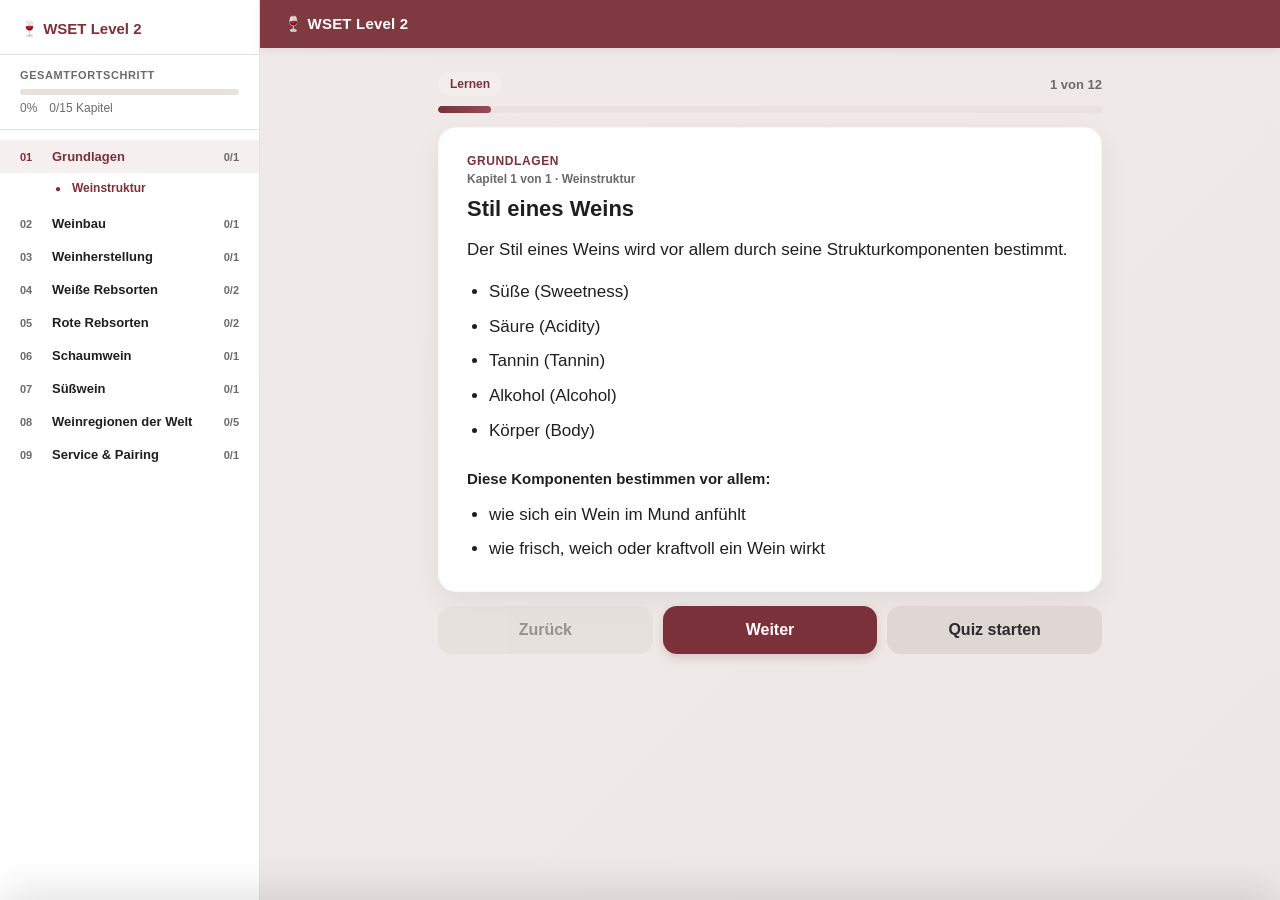
==== index.html @ 29377ab3 "Add files via upload" ====
<!DOCTYPE html>
<html lang="de">
<head>
  <meta charset="UTF-8" />
  <meta name="viewport" content="width=device-width, initial-scale=1, viewport-fit=cover" />
  <meta name="theme-color" content="#6f1d2a" />
  <meta name="apple-mobile-web-app-capable" content="yes" />
  <meta name="apple-mobile-web-app-status-bar-style" content="default" />
  <meta name="apple-mobile-web-app-title" content="WSET Level 2" />
  <meta name="mobile-web-app-capable" content="yes" />
  <meta name="application-name" content="WSET Level 2" />
  <meta name="format-detection" content="telephone=no" />
  <meta name="description" content="WSET Level 2 Lern-App mit Lernkarten, Quiz und lokal gespeichertem Fortschritt." />
  <link rel="manifest" href="manifest.json" />
  <link rel="icon" type="image/png" sizes="512x512" href="icon-512.png" />
  <link rel="apple-touch-icon" sizes="512x512" href="icon-512.png" />
  <title>WSET Level 2 Lern-App</title>
  <link rel="stylesheet" href="styles.css" />
</head>
<body>

  <div class="app-layout">

    <!-- Desktop Sidebar (versteckt auf Mobile) -->
    <aside id="sidebar" class="sidebar"></aside>

    <!-- Hauptspalte -->
    <div class="main-column">
      <header class="app-header">🍷 WSET Level 2</header>

      <!-- Mobile Nav-Strip (versteckt auf Desktop) -->
      <div id="nav-strip" class="nav-strip" onclick="openNavSheet()"></div>

      <!-- Hauptinhalt -->
      <div class="container">
        <div id="app"></div>
      </div>
    </div>

  </div>

  <!-- Bottom-Sheet Overlay (nur Mobile) -->
  <div id="sheet-backdrop" class="sheet-backdrop" onclick="closeNavSheet()"></div>
  <div id="bottom-sheet" class="bottom-sheet">
    <div class="sheet-handle"></div>
    <div id="bottom-sheet-content" class="sheet-content"></div>
  </div>

  <!-- 1. Struktur -->
  <script src="sections.js"></script>
  <script src="chapters.js"></script>

  <!-- 2. Content-Registry -->
  <script src="content-registry.js"></script>

  <!-- 3. Kapitel-Inhalte -->
  <script src="content/weinstruktur.js"></script>
  <script src="content/weinbau.js"></script>
  <script src="content/weinbereitung.js"></script>
  <script src="content/weisse_rebsorten_1.js"></script>
  <script src="content/weisse_rebsorten_2.js"></script>
  <script src="content/rote_rebsorten_1.js"></script>
  <script src="content/rote_rebsorten_2.js"></script>
  <script src="content/schaumwein.js"></script>
  <script src="content/suesswein.js"></script>
  <script src="content/frankreich.js"></script>
  <script src="content/da_at_hu.js"></script>
  <script src="content/spanien_portugal.js"></script>
  <script src="content/italien.js"></script>
  <script src="content/neue_welt.js"></script>
  <script src="content/lagerung_service_pairing.js"></script>

  <!-- 4. App-Logik -->
  <script src="app.js"></script>
</body>
</html>
---- styles.css ----
/* ============================================================
   CSS Custom Properties
   ============================================================ */
:root {
  --wine:        #7a313a;
  --wine-dark:   #61272e;
  --wine-light:  rgba(122, 49, 58, 0.08);
  --bg:          #f6f3f1;
  --card:        #ffffff;
  --text:        #1f1f1f;
  --muted:       #6b6b6b;
  --line:        #e8e2de;
  --soft:        #f3eeeb;
  --correct:     #dff3e2;
  --wrong:       #f9d9d9;
  --shadow:      0 10px 28px rgba(0, 0, 0, 0.06);
  --radius:      18px;
  --sidebar-w:   260px;
}

/* ============================================================
   Reset & Base
   ============================================================ */
* { box-sizing: border-box; }

html {
  -webkit-text-size-adjust: 100%;
  scroll-behavior: smooth;
}

body {
  font-family: -apple-system, BlinkMacSystemFont, "Segoe UI", sans-serif;
  margin: 0;
  background: #f4f0ed;
  color: var(--text);
  min-height: 100vh;
  -webkit-font-smoothing: antialiased;
  -webkit-tap-highlight-color: transparent;
  overflow-x: hidden;
}

/* ============================================================
   Layout: App-Shell (Sidebar + Main)
   ============================================================ */
.app-layout {
  display: flex;
  min-height: 100vh;
}

/* ---- Sidebar (Desktop only) ---- */
.sidebar {
  display: none;
  width: var(--sidebar-w);
  flex-shrink: 0;
  background: var(--card);
  border-right: 1px solid var(--line);
  position: sticky;
  top: 0;
  height: 100vh;
  overflow-y: auto;
  flex-direction: column;
  padding-bottom: 24px;
}

.sidebar-brand {
  padding: 20px 20px 16px;
  border-bottom: 1px solid var(--line);
  font-size: 15px;
  font-weight: 800;
  color: var(--wine);
}

.sidebar-progress {
  padding: 14px 20px;
  border-bottom: 1px solid var(--line);
}

.sidebar-progress-label {
  font-size: 11px;
  font-weight: 700;
  text-transform: uppercase;
  letter-spacing: 0.6px;
  color: var(--muted);
  margin-bottom: 8px;
}

.sidebar-progress-bar {
  height: 6px;
  background: var(--line);
  border-radius: 999px;
  overflow: hidden;
  margin-bottom: 6px;
}

.sidebar-progress-fill {
  height: 100%;
  background: linear-gradient(to right, var(--wine), #9c4955);
  border-radius: 999px;
  transition: width 0.3s ease;
}

.sidebar-progress-stats {
  display: flex;
  gap: 12px;
  font-size: 12px;
  color: var(--muted);
}

.sidebar-nav {
  flex: 1;
  padding: 10px 0;
}

.sidebar-section-btn {
  width: 100%;
  display: flex;
  align-items: center;
  gap: 10px;
  padding: 9px 20px;
  border: none;
  background: transparent;
  color: var(--text);
  font-size: 13px;
  font-weight: 600;
  cursor: pointer;
  text-align: left;
  border-radius: 0;
  box-shadow: none;
  transition: background 0.15s;
}

.sidebar-section-btn:hover { background: var(--soft); }

.sidebar-section-btn.active {
  color: var(--wine);
  background: var(--wine-light);
}

.sidebar-section-num {
  font-size: 11px;
  font-weight: 800;
  color: var(--muted);
  width: 22px;
  flex-shrink: 0;
}

.sidebar-section-btn.active .sidebar-section-num { color: var(--wine); }

.sidebar-section-name { flex: 1; }

.sidebar-section-progress {
  font-size: 11px;
  color: var(--muted);
  font-weight: 600;
}

.sidebar-chapters {
  padding: 2px 0 6px 52px;
}

.sidebar-chapter-btn {
  width: 100%;
  display: flex;
  align-items: center;
  gap: 8px;
  padding: 6px 12px 6px 0;
  border: none;
  background: transparent;
  color: var(--muted);
  font-size: 12px;
  font-weight: 500;
  cursor: pointer;
  text-align: left;
  border-radius: 6px;
  box-shadow: none;
  transition: color 0.15s;
}

.sidebar-chapter-btn:hover { color: var(--text); }

.sidebar-chapter-btn.active {
  color: var(--wine);
  font-weight: 700;
}

.sidebar-chapter-status {
  font-size: 10px;
  flex-shrink: 0;
  width: 12px;
  text-align: center;
}

/* ---- Main Column ---- */
.main-column {
  flex: 1;
  min-width: 0;
  display: flex;
  flex-direction: column;
}

/* ---- App Header ---- */
.app-header {
  position: sticky;
  top: 0;
  z-index: 10;
  background: rgba(122, 49, 58, 0.96);
  backdrop-filter: blur(8px);
  -webkit-backdrop-filter: blur(8px);
  color: white;
  padding: max(14px, env(safe-area-inset-top)) 20px 14px;
  text-align: center;
  font-weight: 700;
  font-size: 17px;
  letter-spacing: 0.2px;
  box-shadow: 0 2px 10px rgba(0, 0, 0, 0.08);
}

/* ============================================================
   Mobile Nav-Strip
   ============================================================ */
.nav-strip {
  display: flex;
  align-items: center;
  gap: 8px;
  padding: 11px 16px;
  background: var(--card);
  border-bottom: 1px solid var(--line);
  cursor: pointer;
  user-select: none;
  position: sticky;
  top: calc(max(14px, env(safe-area-inset-top)) + 14px + 17px);
  z-index: 9;
  -webkit-tap-highlight-color: transparent;
}

.nav-strip:active { background: var(--soft); }

.nav-strip-section {
  font-size: 11px;
  font-weight: 800;
  color: var(--wine);
  white-space: nowrap;
  text-transform: uppercase;
  letter-spacing: 0.4px;
}

.nav-strip-divider {
  font-size: 12px;
  color: var(--muted);
  flex-shrink: 0;
}

.nav-strip-chapter {
  flex: 1;
  font-size: 13px;
  font-weight: 600;
  color: var(--text);
  white-space: nowrap;
  overflow: hidden;
  text-overflow: ellipsis;
}

.nav-strip-chevron {
  font-size: 13px;
  color: var(--muted);
  flex-shrink: 0;
}

/* ============================================================
   Bottom Sheet
   ============================================================ */
.sheet-backdrop {
  display: none;
  position: fixed;
  inset: 0;
  background: rgba(0, 0, 0, 0.4);
  z-index: 99;
}

.sheet-backdrop.open { display: block; }

.bottom-sheet {
  position: fixed;
  bottom: 0;
  left: 0;
  right: 0;
  background: var(--card);
  border-radius: 20px 20px 0 0;
  z-index: 100;
  max-height: 80vh;
  display: flex;
  flex-direction: column;
  transform: translateY(100%);
  transition: transform 0.3s cubic-bezier(0.32, 0.72, 0, 1);
  padding-bottom: max(16px, env(safe-area-inset-bottom));
  box-shadow: 0 -8px 40px rgba(0,0,0,0.12);
}

.bottom-sheet.open { transform: translateY(0); }

.sheet-handle {
  width: 36px;
  height: 4px;
  background: var(--line);
  border-radius: 999px;
  margin: 12px auto 4px;
  flex-shrink: 0;
}

.sheet-content {
  overflow-y: auto;
  padding: 8px 0;
  flex: 1;
  -webkit-overflow-scrolling: touch;
}

.sheet-title {
  padding: 4px 20px 10px;
  font-size: 12px;
  font-weight: 700;
  text-transform: uppercase;
  letter-spacing: 0.5px;
  color: var(--muted);
  border-bottom: 1px solid var(--line);
  margin-bottom: 4px;
}

.sheet-section-btn {
  width: 100%;
  display: flex;
  align-items: center;
  gap: 12px;
  padding: 12px 20px;
  border: none;
  background: transparent;
  color: var(--text);
  font-size: 15px;
  font-weight: 600;
  cursor: pointer;
  text-align: left;
  border-radius: 0;
  box-shadow: none;
  transition: background 0.1s;
}

.sheet-section-btn:active { background: var(--soft); }
.sheet-section-btn.active { color: var(--wine); }

.sheet-section-num {
  font-size: 11px;
  font-weight: 800;
  color: var(--muted);
  width: 24px;
  flex-shrink: 0;
}

.sheet-section-btn.active .sheet-section-num { color: var(--wine); }

.sheet-section-name { flex: 1; }

.sheet-section-progress {
  font-size: 12px;
  color: var(--muted);
}

.sheet-chapters {
  padding: 0 20px 8px 56px;
  border-bottom: 1px solid var(--line);
  margin-bottom: 4px;
}

.sheet-chapter-btn {
  width: 100%;
  display: flex;
  align-items: center;
  gap: 10px;
  padding: 10px 0;
  border: none;
  background: transparent;
  color: var(--muted);
  font-size: 14px;
  font-weight: 500;
  cursor: pointer;
  text-align: left;
  border-radius: 0;
  box-shadow: none;
  border-top: 1px solid var(--line);
  transition: color 0.1s;
}

.sheet-chapter-btn:first-child { border-top: none; }
.sheet-chapter-btn:active { color: var(--text); }

.sheet-chapter-btn.active {
  color: var(--wine);
  font-weight: 700;
}

.sheet-chapter-status {
  flex-shrink: 0;
  font-size: 11px;
  width: 14px;
  text-align: center;
}

/* ============================================================
   Content Container
   ============================================================ */
.container {
  width: 100%;
  max-width: 680px;
  margin: 0 auto;
  padding: 18px max(16px, env(safe-area-inset-right)) max(36px, env(safe-area-inset-bottom)) max(16px, env(safe-area-inset-left));
}

/* ============================================================
   Cards
   ============================================================ */
.card {
  background: var(--card);
  padding: 22px 20px;
  border-radius: var(--radius);
  box-shadow: var(--shadow);
  border: 1px solid rgba(114, 47, 55, 0.04);
  margin-bottom: 14px;
}

/* ============================================================
   Typography
   ============================================================ */
.eyebrow {
  font-size: 12px;
  font-weight: 800;
  letter-spacing: 0.6px;
  text-transform: uppercase;
  color: var(--wine);
  margin-bottom: 4px;
}

.subeyebrow {
  font-size: 12px;
  font-weight: 600;
  color: var(--muted);
  margin-bottom: 10px;
}

h1 { margin: 6px 0 12px; font-size: 26px; line-height: 1.15; }
h2 { margin: 0 0 14px; font-size: 22px; line-height: 1.2; }
h3 { margin: 0 0 12px; font-size: 17px; line-height: 1.3; }

.card-subtitle {
  margin-top: -4px;
  margin-bottom: 14px;
  font-size: 17px;
  font-weight: 600;
}

p {
  margin: 0 0 12px;
  line-height: 1.7;
  font-size: 17px;
}

ul {
  margin: 0;
  padding-left: 22px;
  line-height: 1.8;
  font-size: 17px;
}

li + li { margin-top: 4px; }

.section-title {
  margin-top: 20px;
  margin-bottom: 8px;
  font-weight: 700;
  font-size: 15px;
}

.helper-text {
  margin-top: 12px;
  font-size: 14px;
  color: var(--muted);
  line-height: 1.6;
}

/* ============================================================
   Progress / Topbar
   ============================================================ */
.topbar {
  display: flex;
  justify-content: space-between;
  align-items: center;
  gap: 12px;
  margin-bottom: 10px;
}

.badge {
  display: inline-flex;
  align-items: center;
  padding: 5px 12px;
  border-radius: 999px;
  background: var(--soft);
  color: var(--wine);
  font-size: 12px;
  font-weight: 700;
}

.progress-text {
  font-size: 13px;
  color: var(--muted);
  font-weight: 600;
}

.progress-track {
  width: 100%;
  height: 7px;
  background: #e9e2de;
  border-radius: 999px;
  overflow: hidden;
  margin-bottom: 14px;
}

.progress-fill {
  height: 100%;
  background: linear-gradient(to right, var(--wine), #9c4955);
  border-radius: 999px;
  transition: width 0.25s ease;
}

/* ============================================================
   Info Card
   ============================================================ */
.info-card-label {
  font-size: 11px;
  font-weight: 700;
  color: var(--muted);
  text-transform: uppercase;
  letter-spacing: 0.5px;
  margin-bottom: 6px;
}

.info-list {
  display: grid;
  gap: 3px;
  font-size: 14px;
  color: var(--muted);
}

/* ============================================================
   Buttons
   ============================================================ */
.button-row {
  display: grid;
  gap: 10px;
  margin-bottom: 14px;
}

.two-buttons,
.three-buttons { grid-template-columns: 1fr; }

button {
  width: 100%;
  padding: 15px 18px;
  border: none;
  border-radius: 14px;
  font-size: 16px;
  font-weight: 700;
  background: var(--wine);
  color: white;
  cursor: pointer;
  transition: transform 0.08s ease, background 0.15s ease;
  box-shadow: 0 4px 10px rgba(114, 47, 55, 0.18);
}

button:hover  { background: var(--wine-dark); }
button:active { transform: scale(0.99); }

button.secondary {
  background: #ded7d3;
  color: #2b2b2b;
  box-shadow: none;
}

button.secondary:hover { background: #d4cbc6; }
button:disabled { opacity: 0.45; cursor: default; }

/* ============================================================
   Quiz
   ============================================================ */
.options-list { margin-top: 4px; }

.option {
  background: #f7f4f2;
  border: 1px solid var(--line);
  padding: 14px 16px;
  border-radius: 14px;
  margin-top: 10px;
  cursor: pointer;
  line-height: 1.55;
  font-size: 16px;
  transition: background 0.15s, border-color 0.15s, transform 0.08s;
  color: var(--text);
  box-shadow: none;
  text-align: left;
  width: 100%;
}

.option:hover { background: #f1ebe8; border-color: #d8cdc8; }

.correct { background: var(--correct); border-color: #b8ddbf; }
.wrong   { background: var(--wrong);   border-color: #e5bcbc; }

.explanation {
  margin-top: 14px;
  padding: 14px 16px;
  background: #faf7f5;
  border: 1px solid var(--line);
  border-radius: 14px;
  line-height: 1.7;
  font-size: 15px;
}

/* ============================================================
   Responsive
   ============================================================ */
img, svg, video, canvas { max-width: 100%; height: auto; display: block; }
h1, h2, h3, p, li, button { overflow-wrap: anywhere; }

@media (min-width: 768px) {
  body { background: linear-gradient(135deg, #f0ebe8 0%, #ede8e5 100%); }

  .sidebar { display: flex; }

  .nav-strip { display: none; }

  .app-header {
    padding: 15px 24px;
    text-align: left;
    font-size: 15px;
  }

  .container { padding: 24px 28px 48px; max-width: 720px; }

  .card { padding: 26px 28px; }

  .two-buttons   { grid-template-columns: 1fr 1fr; }
  .three-buttons { grid-template-columns: 1fr 1fr 1fr; }
}
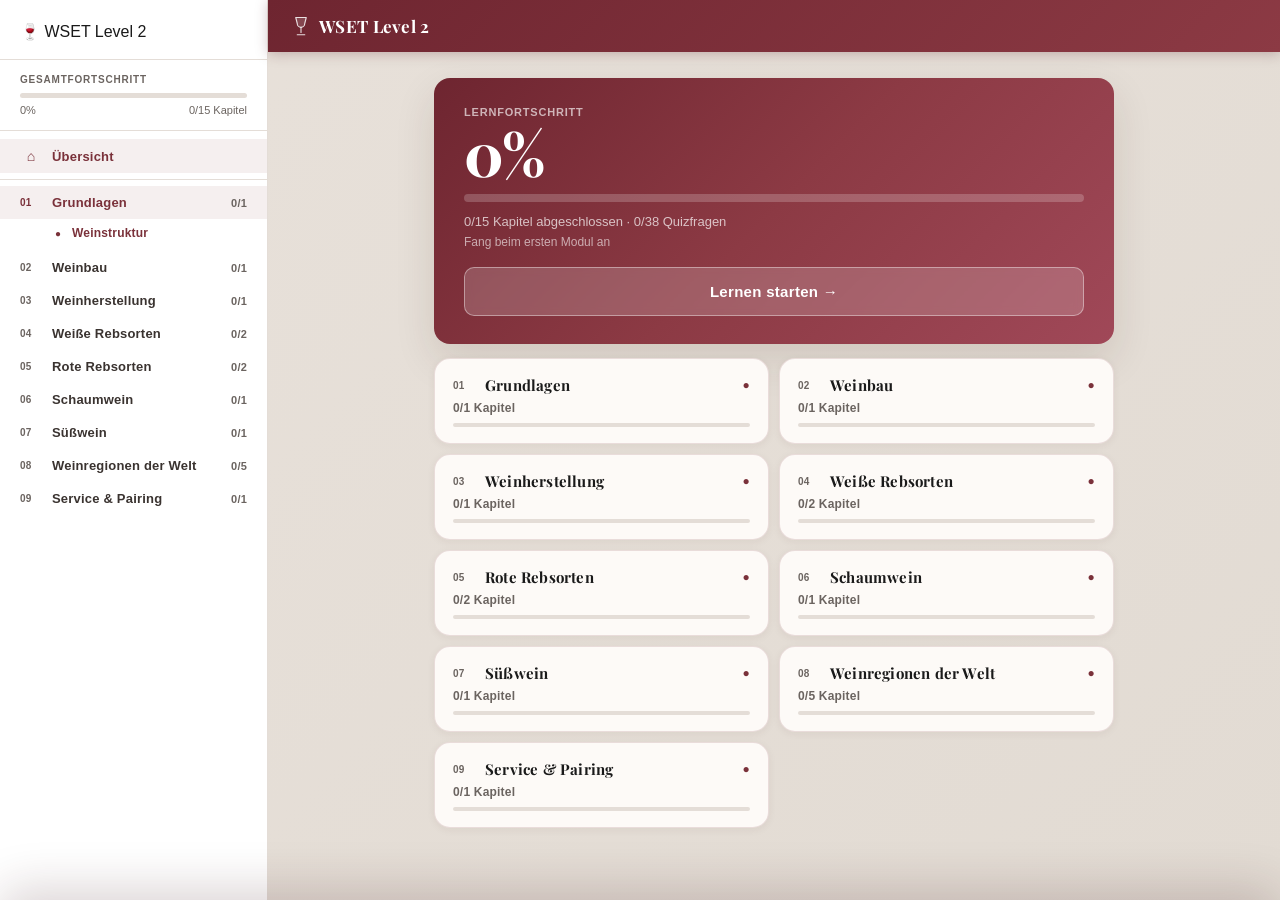
==== commit 1f7fbe2e: "Add files via upload design upgrade & page switching animation" ====
--- a/index.html
+++ b/index.html
@@ -15,6 +15,9 @@
   <link rel="icon" type="image/png" sizes="512x512" href="icon-512.png" />
   <link rel="apple-touch-icon" sizes="512x512" href="icon-512.png" />
   <title>WSET Level 2 Lern-App</title>
+  <link rel="preconnect" href="https://fonts.googleapis.com" />
+  <link rel="preconnect" href="https://fonts.gstatic.com" crossorigin />
+  <link href="https://fonts.googleapis.com/css2?family=Playfair+Display:wght@600;700;800&display=swap" rel="stylesheet" />
   <link rel="stylesheet" href="styles.css" />
 </head>
 <body>
@@ -26,7 +29,14 @@
 
     <!-- Hauptspalte -->
     <div class="main-column">
-      <header class="app-header">🍷 WSET Level 2</header>
+      <header class="app-header">
+        <svg class="header-icon" viewBox="0 0 24 28" fill="none" xmlns="http://www.w3.org/2000/svg" aria-hidden="true">
+          <path d="M5 2h14l-2 8a5 5 0 0 1-10 0L5 2z" fill="rgba(255,255,255,0.15)" stroke="rgba(255,255,255,0.85)" stroke-width="1.5" stroke-linejoin="round"/>
+          <line x1="12" y1="15" x2="12" y2="22" stroke="rgba(255,255,255,0.85)" stroke-width="1.5" stroke-linecap="round"/>
+          <line x1="7" y1="25" x2="17" y2="25" stroke="rgba(255,255,255,0.85)" stroke-width="1.5" stroke-linecap="round"/>
+        </svg>
+        <span class="header-title">WSET Level 2</span>
+      </header>
 
       <!-- Mobile Nav-Strip (versteckt auf Desktop) -->
       <div id="nav-strip" class="nav-strip" onclick="openNavSheet()"></div>
--- a/styles.css
+++ b/styles.css
@@ -3,25 +3,35 @@
    ============================================================ */
 :root {
   --wine:        #7a313a;
-  --wine-dark:   #61272e;
+  --wine-dark:   #5e2530;
+  --wine-mid:    #8c3a44;
   --wine-light:  rgba(122, 49, 58, 0.08);
-  --bg:          #f6f3f1;
-  --card:        #ffffff;
-  --text:        #1f1f1f;
-  --muted:       #6b6b6b;
-  --line:        #e8e2de;
-  --soft:        #f3eeeb;
-  --correct:     #dff3e2;
-  --wrong:       #f9d9d9;
-  --shadow:      0 10px 28px rgba(0, 0, 0, 0.06);
-  --radius:      18px;
-  --sidebar-w:   260px;
+  --wine-glow:   rgba(122, 49, 58, 0.15);
+  --card:        #fdfaf7;
+  --card-white:  #ffffff;
+  --bg:          #ede8e3;
+  --text:        #1a1a1a;
+  --text-soft:   #3a3330;
+  --muted:       #6b6460;
+  --line:        #e4ddd7;
+  --soft:        #f5efe9;
+  --correct:     #e6f4e9;
+  --correct-bdr: #a8d4b0;
+  --wrong:       #fae8e8;
+  --wrong-bdr:   #e0a8a8;
+  --shadow-sm:   0 2px 8px rgba(60,30,20,0.06);
+  --shadow:      0 8px 24px rgba(60,30,20,0.09);
+  --shadow-lg:   0 16px 40px rgba(60,30,20,0.12);
+  --radius:      16px;
+  --radius-sm:   10px;
+  --sidebar-w:   268px;
+  --serif:       'Playfair Display', Georgia, 'Times New Roman', serif;
 }
 
 /* ============================================================
    Reset & Base
    ============================================================ */
-* { box-sizing: border-box; }
+*, *::before, *::after { box-sizing: border-box; }
 
 html {
   -webkit-text-size-adjust: 100%;
@@ -29,30 +39,31 @@
 }
 
 body {
-  font-family: -apple-system, BlinkMacSystemFont, "Segoe UI", sans-serif;
+  font-family: -apple-system, BlinkMacSystemFont, "Segoe UI", "Helvetica Neue", sans-serif;
   margin: 0;
-  background: #f4f0ed;
+  background: var(--bg);
   color: var(--text);
   min-height: 100vh;
   -webkit-font-smoothing: antialiased;
+  -moz-osx-font-smoothing: grayscale;
   -webkit-tap-highlight-color: transparent;
   overflow-x: hidden;
 }
 
 /* ============================================================
-   Layout: App-Shell (Sidebar + Main)
+   Layout: App-Shell
    ============================================================ */
 .app-layout {
   display: flex;
   min-height: 100vh;
 }
 
-/* ---- Sidebar (Desktop only) ---- */
+/* ---- Sidebar ---- */
 .sidebar {
   display: none;
   width: var(--sidebar-w);
   flex-shrink: 0;
-  background: var(--card);
+  background: var(--card-white);
   border-right: 1px solid var(--line);
   position: sticky;
   top: 0;
@@ -60,14 +71,29 @@
   overflow-y: auto;
   flex-direction: column;
   padding-bottom: 24px;
+  scrollbar-width: thin;
+  scrollbar-color: var(--line) transparent;
 }
 
 .sidebar-brand {
-  padding: 20px 20px 16px;
+  padding: 22px 20px 18px;
   border-bottom: 1px solid var(--line);
+  display: flex;
+  align-items: center;
+  gap: 10px;
+}
+
+.sidebar-brand-icon {
+  color: var(--wine);
+  flex-shrink: 0;
+}
+
+.sidebar-brand-text {
+  font-family: var(--serif);
   font-size: 15px;
-  font-weight: 800;
+  font-weight: 700;
   color: var(--wine);
+  letter-spacing: 0.2px;
 }
 
 .sidebar-progress {
@@ -76,16 +102,16 @@
 }
 
 .sidebar-progress-label {
-  font-size: 11px;
+  font-size: 10px;
   font-weight: 700;
   text-transform: uppercase;
-  letter-spacing: 0.6px;
+  letter-spacing: 0.8px;
   color: var(--muted);
   margin-bottom: 8px;
 }
 
 .sidebar-progress-bar {
-  height: 6px;
+  height: 5px;
   background: var(--line);
   border-radius: 999px;
   overflow: hidden;
@@ -94,24 +120,22 @@
 
 .sidebar-progress-fill {
   height: 100%;
-  background: linear-gradient(to right, var(--wine), #9c4955);
+  background: linear-gradient(90deg, var(--wine) 0%, #b05060 100%);
   border-radius: 999px;
-  transition: width 0.3s ease;
+  transition: width 0.4s ease;
 }
 
 .sidebar-progress-stats {
   display: flex;
-  gap: 12px;
-  font-size: 12px;
-  color: var(--muted);
-}
-
-.sidebar-nav {
-  flex: 1;
-  padding: 10px 0;
-}
-
-.sidebar-section-btn {
+  justify-content: space-between;
+  font-size: 11px;
+  color: var(--muted);
+  font-weight: 500;
+}
+
+.sidebar-nav { flex: 1; padding: 8px 0; }
+
+.sidebar-home-btn {
   width: 100%;
   display: flex;
   align-items: center;
@@ -119,7 +143,7 @@
   padding: 9px 20px;
   border: none;
   background: transparent;
-  color: var(--text);
+  color: var(--text-soft);
   font-size: 13px;
   font-weight: 600;
   cursor: pointer;
@@ -129,41 +153,44 @@
   transition: background 0.15s;
 }
 
+.sidebar-home-btn:hover { background: var(--soft); }
+.sidebar-home-btn.active { color: var(--wine); background: var(--wine-light); }
+.sidebar-home-icon { font-size: 14px; width: 22px; text-align: center; flex-shrink: 0; }
+.sidebar-nav-divider { height: 1px; background: var(--line); margin: 6px 0; }
+
+.sidebar-section-btn {
+  width: 100%;
+  display: flex;
+  align-items: center;
+  gap: 10px;
+  padding: 9px 20px;
+  border: none;
+  background: transparent;
+  color: var(--text-soft);
+  font-size: 13px;
+  font-weight: 600;
+  cursor: pointer;
+  text-align: left;
+  border-radius: 0;
+  box-shadow: none;
+  transition: background 0.15s;
+}
+
 .sidebar-section-btn:hover { background: var(--soft); }
-
-.sidebar-section-btn.active {
-  color: var(--wine);
-  background: var(--wine-light);
-}
-
-.sidebar-section-num {
-  font-size: 11px;
-  font-weight: 800;
-  color: var(--muted);
-  width: 22px;
-  flex-shrink: 0;
-}
-
+.sidebar-section-btn.active { color: var(--wine); background: var(--wine-light); }
+.sidebar-section-num { font-size: 10px; font-weight: 800; color: var(--muted); width: 22px; flex-shrink: 0; }
 .sidebar-section-btn.active .sidebar-section-num { color: var(--wine); }
-
 .sidebar-section-name { flex: 1; }
-
-.sidebar-section-progress {
-  font-size: 11px;
-  color: var(--muted);
-  font-weight: 600;
-}
-
-.sidebar-chapters {
-  padding: 2px 0 6px 52px;
-}
+.sidebar-section-progress { font-size: 11px; color: var(--muted); }
+
+.sidebar-chapters { padding: 2px 0 6px 52px; }
 
 .sidebar-chapter-btn {
   width: 100%;
   display: flex;
   align-items: center;
   gap: 8px;
-  padding: 6px 12px 6px 0;
+  padding: 5px 12px 5px 0;
   border: none;
   background: transparent;
   color: var(--muted);
@@ -177,42 +204,38 @@
 }
 
 .sidebar-chapter-btn:hover { color: var(--text); }
-
-.sidebar-chapter-btn.active {
-  color: var(--wine);
-  font-weight: 700;
-}
-
-.sidebar-chapter-status {
-  font-size: 10px;
-  flex-shrink: 0;
-  width: 12px;
-  text-align: center;
-}
+.sidebar-chapter-btn.active { color: var(--wine); font-weight: 700; }
+.sidebar-chapter-status { font-size: 10px; flex-shrink: 0; width: 12px; text-align: center; }
 
 /* ---- Main Column ---- */
-.main-column {
-  flex: 1;
-  min-width: 0;
-  display: flex;
-  flex-direction: column;
-}
+.main-column { flex: 1; min-width: 0; display: flex; flex-direction: column; }
 
 /* ---- App Header ---- */
 .app-header {
   position: sticky;
   top: 0;
   z-index: 10;
-  background: rgba(122, 49, 58, 0.96);
-  backdrop-filter: blur(8px);
-  -webkit-backdrop-filter: blur(8px);
+  background: linear-gradient(135deg, #6e2530 0%, #8c3a44 100%);
   color: white;
   padding: max(14px, env(safe-area-inset-top)) 20px 14px;
-  text-align: center;
-  font-weight: 700;
+  display: flex;
+  align-items: center;
+  justify-content: center;
+  gap: 9px;
+  box-shadow: 0 2px 12px rgba(80, 20, 30, 0.25);
+}
+
+.header-icon {
+  width: 18px;
+  height: 21px;
+  flex-shrink: 0;
+}
+
+.header-title {
+  font-family: var(--serif);
   font-size: 17px;
-  letter-spacing: 0.2px;
-  box-shadow: 0 2px 10px rgba(0, 0, 0, 0.08);
+  font-weight: 700;
+  letter-spacing: 0.3px;
 }
 
 /* ============================================================
@@ -222,49 +245,22 @@
   display: flex;
   align-items: center;
   gap: 8px;
-  padding: 11px 16px;
-  background: var(--card);
+  padding: 10px 16px;
+  background: var(--card-white);
   border-bottom: 1px solid var(--line);
   cursor: pointer;
   user-select: none;
   position: sticky;
   top: calc(max(14px, env(safe-area-inset-top)) + 14px + 17px);
   z-index: 9;
-  -webkit-tap-highlight-color: transparent;
 }
 
 .nav-strip:active { background: var(--soft); }
-
-.nav-strip-section {
-  font-size: 11px;
-  font-weight: 800;
-  color: var(--wine);
-  white-space: nowrap;
-  text-transform: uppercase;
-  letter-spacing: 0.4px;
-}
-
-.nav-strip-divider {
-  font-size: 12px;
-  color: var(--muted);
-  flex-shrink: 0;
-}
-
-.nav-strip-chapter {
-  flex: 1;
-  font-size: 13px;
-  font-weight: 600;
-  color: var(--text);
-  white-space: nowrap;
-  overflow: hidden;
-  text-overflow: ellipsis;
-}
-
-.nav-strip-chevron {
-  font-size: 13px;
-  color: var(--muted);
-  flex-shrink: 0;
-}
+.nav-strip-home { font-size: 13px; font-weight: 700; color: var(--wine); flex: 1; }
+.nav-strip-section { font-size: 10px; font-weight: 800; color: var(--wine); white-space: nowrap; text-transform: uppercase; letter-spacing: 0.5px; }
+.nav-strip-divider { font-size: 11px; color: var(--muted); flex-shrink: 0; }
+.nav-strip-chapter { flex: 1; font-size: 13px; font-weight: 600; color: var(--text); white-space: nowrap; overflow: hidden; text-overflow: ellipsis; }
+.nav-strip-chevron { font-size: 12px; color: var(--muted); flex-shrink: 0; }
 
 /* ============================================================
    Bottom Sheet
@@ -273,18 +269,17 @@
   display: none;
   position: fixed;
   inset: 0;
-  background: rgba(0, 0, 0, 0.4);
+  background: rgba(20, 5, 8, 0.5);
   z-index: 99;
+  backdrop-filter: blur(2px);
 }
 
 .sheet-backdrop.open { display: block; }
 
 .bottom-sheet {
   position: fixed;
-  bottom: 0;
-  left: 0;
-  right: 0;
-  background: var(--card);
+  bottom: 0; left: 0; right: 0;
+  background: var(--card-white);
   border-radius: 20px 20px 0 0;
   z-index: 100;
   max-height: 80vh;
@@ -293,37 +288,13 @@
   transform: translateY(100%);
   transition: transform 0.3s cubic-bezier(0.32, 0.72, 0, 1);
   padding-bottom: max(16px, env(safe-area-inset-bottom));
-  box-shadow: 0 -8px 40px rgba(0,0,0,0.12);
+  box-shadow: 0 -12px 48px rgba(60,20,25,0.18);
 }
 
 .bottom-sheet.open { transform: translateY(0); }
-
-.sheet-handle {
-  width: 36px;
-  height: 4px;
-  background: var(--line);
-  border-radius: 999px;
-  margin: 12px auto 4px;
-  flex-shrink: 0;
-}
-
-.sheet-content {
-  overflow-y: auto;
-  padding: 8px 0;
-  flex: 1;
-  -webkit-overflow-scrolling: touch;
-}
-
-.sheet-title {
-  padding: 4px 20px 10px;
-  font-size: 12px;
-  font-weight: 700;
-  text-transform: uppercase;
-  letter-spacing: 0.5px;
-  color: var(--muted);
-  border-bottom: 1px solid var(--line);
-  margin-bottom: 4px;
-}
+.sheet-handle { width: 36px; height: 4px; background: var(--line); border-radius: 999px; margin: 12px auto 4px; flex-shrink: 0; }
+.sheet-content { overflow-y: auto; padding: 8px 0; flex: 1; -webkit-overflow-scrolling: touch; }
+.sheet-title { padding: 4px 20px 10px; font-size: 11px; font-weight: 700; text-transform: uppercase; letter-spacing: 0.6px; color: var(--muted); border-bottom: 1px solid var(--line); margin-bottom: 4px; }
 
 .sheet-section-btn {
   width: 100%;
@@ -345,29 +316,12 @@
 
 .sheet-section-btn:active { background: var(--soft); }
 .sheet-section-btn.active { color: var(--wine); }
-
-.sheet-section-num {
-  font-size: 11px;
-  font-weight: 800;
-  color: var(--muted);
-  width: 24px;
-  flex-shrink: 0;
-}
-
+.sheet-section-num { font-size: 11px; font-weight: 800; color: var(--muted); width: 24px; flex-shrink: 0; }
 .sheet-section-btn.active .sheet-section-num { color: var(--wine); }
-
 .sheet-section-name { flex: 1; }
-
-.sheet-section-progress {
-  font-size: 12px;
-  color: var(--muted);
-}
-
-.sheet-chapters {
-  padding: 0 20px 8px 56px;
-  border-bottom: 1px solid var(--line);
-  margin-bottom: 4px;
-}
+.sheet-section-progress { font-size: 12px; color: var(--muted); }
+
+.sheet-chapters { padding: 0 20px 8px 56px; border-bottom: 1px solid var(--line); margin-bottom: 4px; }
 
 .sheet-chapter-btn {
   width: 100%;
@@ -390,18 +344,8 @@
 
 .sheet-chapter-btn:first-child { border-top: none; }
 .sheet-chapter-btn:active { color: var(--text); }
-
-.sheet-chapter-btn.active {
-  color: var(--wine);
-  font-weight: 700;
-}
-
-.sheet-chapter-status {
-  flex-shrink: 0;
-  font-size: 11px;
-  width: 14px;
-  text-align: center;
-}
+.sheet-chapter-btn.active { color: var(--wine); font-weight: 700; }
+.sheet-chapter-status { flex-shrink: 0; font-size: 11px; width: 14px; text-align: center; }
 
 /* ============================================================
    Content Container
@@ -410,28 +354,34 @@
   width: 100%;
   max-width: 680px;
   margin: 0 auto;
-  padding: 18px max(16px, env(safe-area-inset-right)) max(36px, env(safe-area-inset-bottom)) max(16px, env(safe-area-inset-left));
-}
-
-/* ============================================================
-   Cards
-   ============================================================ */
+  padding: 20px max(16px, env(safe-area-inset-right)) max(40px, env(safe-area-inset-bottom)) max(16px, env(safe-area-inset-left));
+}
+
+/* ============================================================
+   Cards – mit Einblend-Animation
+   ============================================================ */
+@keyframes cardEnter {
+  from { opacity: 0; transform: translateY(10px); }
+  to   { opacity: 1; transform: translateY(0); }
+}
+
 .card {
   background: var(--card);
-  padding: 22px 20px;
+  padding: 24px 22px;
   border-radius: var(--radius);
   box-shadow: var(--shadow);
-  border: 1px solid rgba(114, 47, 55, 0.04);
+  border: 1px solid rgba(100, 40, 48, 0.06);
   margin-bottom: 14px;
-}
-
-/* ============================================================
-   Typography
+  animation: cardEnter 0.22s ease both;
+}
+
+/* ============================================================
+   Typografie – Playfair Display für Headlines
    ============================================================ */
 .eyebrow {
-  font-size: 12px;
-  font-weight: 800;
-  letter-spacing: 0.6px;
+  font-size: 11px;
+  font-weight: 700;
+  letter-spacing: 0.8px;
   text-transform: uppercase;
   color: var(--wine);
   margin-bottom: 4px;
@@ -439,53 +389,82 @@
 
 .subeyebrow {
   font-size: 12px;
+  font-weight: 500;
+  color: var(--muted);
+  margin-bottom: 12px;
+}
+
+h1 {
+  font-family: var(--serif);
+  margin: 6px 0 14px;
+  font-size: 28px;
+  line-height: 1.15;
+  color: var(--text);
+  font-weight: 700;
+}
+
+h2 {
+  font-family: var(--serif);
+  margin: 0 0 14px;
+  font-size: 22px;
+  line-height: 1.22;
+  color: var(--text);
+  font-weight: 700;
+}
+
+h3 {
+  font-family: var(--serif);
+  margin: 0 0 12px;
+  font-size: 17px;
+  line-height: 1.3;
   font-weight: 600;
-  color: var(--muted);
-  margin-bottom: 10px;
-}
-
-h1 { margin: 6px 0 12px; font-size: 26px; line-height: 1.15; }
-h2 { margin: 0 0 14px; font-size: 22px; line-height: 1.2; }
-h3 { margin: 0 0 12px; font-size: 17px; line-height: 1.3; }
+}
 
 .card-subtitle {
+  font-family: var(--serif);
   margin-top: -4px;
   margin-bottom: 14px;
   font-size: 17px;
   font-weight: 600;
+  color: var(--text-soft);
 }
 
 p {
   margin: 0 0 12px;
-  line-height: 1.7;
-  font-size: 17px;
+  line-height: 1.75;
+  font-size: 16px;
+  color: var(--text-soft);
 }
 
 ul {
   margin: 0;
-  padding-left: 22px;
-  line-height: 1.8;
-  font-size: 17px;
-}
-
-li + li { margin-top: 4px; }
+  padding-left: 20px;
+  line-height: 1.85;
+  font-size: 16px;
+  color: var(--text-soft);
+}
+
+li + li { margin-top: 5px; }
 
 .section-title {
   margin-top: 20px;
   margin-bottom: 8px;
   font-weight: 700;
-  font-size: 15px;
+  font-size: 13px;
+  text-transform: uppercase;
+  letter-spacing: 0.5px;
+  color: var(--muted);
 }
 
 .helper-text {
   margin-top: 12px;
   font-size: 14px;
   color: var(--muted);
-  line-height: 1.6;
-}
-
-/* ============================================================
-   Progress / Topbar
+  line-height: 1.65;
+}
+
+/* ============================================================
+   Topbar / Fortschritt
    ============================================================ */
 .topbar {
   display: flex;
@@ -500,125 +479,295 @@
   align-items: center;
   padding: 5px 12px;
   border-radius: 999px;
-  background: var(--soft);
+  background: var(--wine-light);
   color: var(--wine);
   font-size: 12px;
   font-weight: 700;
+  letter-spacing: 0.3px;
 }
 
 .progress-text {
-  font-size: 13px;
+  font-size: 12px;
   color: var(--muted);
   font-weight: 600;
 }
 
 .progress-track {
   width: 100%;
-  height: 7px;
-  background: #e9e2de;
+  height: 6px;
+  background: var(--line);
   border-radius: 999px;
   overflow: hidden;
-  margin-bottom: 14px;
+  margin-bottom: 16px;
 }
 
 .progress-fill {
   height: 100%;
-  background: linear-gradient(to right, var(--wine), #9c4955);
+  background: linear-gradient(90deg, var(--wine) 0%, #b05060 100%);
   border-radius: 999px;
-  transition: width 0.25s ease;
-}
-
-/* ============================================================
-   Info Card
+  transition: width 0.3s ease;
+}
+
+/* ============================================================
+   Info Card (Zwischenstand)
    ============================================================ */
 .info-card-label {
-  font-size: 11px;
-  font-weight: 700;
-  color: var(--muted);
+  font-size: 10px;
+  font-weight: 700;
   text-transform: uppercase;
-  letter-spacing: 0.5px;
+  letter-spacing: 0.6px;
+  color: var(--muted);
   margin-bottom: 6px;
 }
 
-.info-list {
-  display: grid;
-  gap: 3px;
-  font-size: 14px;
-  color: var(--muted);
-}
+.info-list { display: grid; gap: 3px; font-size: 14px; color: var(--muted); }
 
 /* ============================================================
    Buttons
    ============================================================ */
-.button-row {
-  display: grid;
-  gap: 10px;
-  margin-bottom: 14px;
-}
-
-.two-buttons,
-.three-buttons { grid-template-columns: 1fr; }
+.button-row { display: grid; gap: 10px; margin-bottom: 14px; }
+.two-buttons, .three-buttons { grid-template-columns: 1fr; }
 
 button {
   width: 100%;
   padding: 15px 18px;
   border: none;
-  border-radius: 14px;
-  font-size: 16px;
-  font-weight: 700;
-  background: var(--wine);
+  border-radius: var(--radius-sm);
+  font-size: 15px;
+  font-weight: 700;
+  background: linear-gradient(135deg, var(--wine) 0%, var(--wine-mid) 100%);
   color: white;
   cursor: pointer;
-  transition: transform 0.08s ease, background 0.15s ease;
-  box-shadow: 0 4px 10px rgba(114, 47, 55, 0.18);
-}
-
-button:hover  { background: var(--wine-dark); }
-button:active { transform: scale(0.99); }
+  transition: transform 0.08s ease, box-shadow 0.15s ease, filter 0.15s ease;
+  box-shadow: 0 4px 14px rgba(114, 47, 55, 0.25);
+  letter-spacing: 0.2px;
+}
+
+button:hover {
+  filter: brightness(1.06);
+  box-shadow: 0 6px 18px rgba(114, 47, 55, 0.32);
+}
+
+button:active { transform: scale(0.985); }
 
 button.secondary {
-  background: #ded7d3;
-  color: #2b2b2b;
-  box-shadow: none;
-}
-
-button.secondary:hover { background: #d4cbc6; }
-button:disabled { opacity: 0.45; cursor: default; }
-
-/* ============================================================
-   Quiz
-   ============================================================ */
-.options-list { margin-top: 4px; }
+  background: var(--soft);
+  color: var(--text-soft);
+  box-shadow: none;
+  border: 1px solid var(--line);
+}
+
+button.secondary:hover {
+  background: #ede5de;
+  filter: none;
+  box-shadow: none;
+}
+
+button:disabled { opacity: 0.42; cursor: default; }
+
+/* ============================================================
+   Quiz Optionen
+   ============================================================ */
+.options-list { margin-top: 6px; }
 
 .option {
-  background: #f7f4f2;
-  border: 1px solid var(--line);
+  background: var(--card-white);
+  border: 1.5px solid var(--line);
   padding: 14px 16px;
-  border-radius: 14px;
+  border-radius: var(--radius-sm);
   margin-top: 10px;
   cursor: pointer;
-  line-height: 1.55;
-  font-size: 16px;
-  transition: background 0.15s, border-color 0.15s, transform 0.08s;
-  color: var(--text);
-  box-shadow: none;
+  line-height: 1.6;
+  font-size: 15px;
+  transition: background 0.15s, border-color 0.15s, transform 0.08s, box-shadow 0.15s;
+  color: var(--text-soft);
+  box-shadow: var(--shadow-sm);
   text-align: left;
   width: 100%;
 }
 
-.option:hover { background: #f1ebe8; border-color: #d8cdc8; }
-
-.correct { background: var(--correct); border-color: #b8ddbf; }
-.wrong   { background: var(--wrong);   border-color: #e5bcbc; }
+.option:hover {
+  border-color: #c8b8b4;
+  box-shadow: var(--shadow);
+  transform: translateY(-1px);
+}
+
+.option:active { transform: scale(0.99); }
+
+.correct {
+  background: var(--correct);
+  border-color: var(--correct-bdr);
+  color: #1a4a20;
+  box-shadow: none;
+}
+
+.wrong {
+  background: var(--wrong);
+  border-color: var(--wrong-bdr);
+  color: #5a1a1a;
+  box-shadow: none;
+}
 
 .explanation {
   margin-top: 14px;
   padding: 14px 16px;
-  background: #faf7f5;
-  border: 1px solid var(--line);
-  border-radius: 14px;
+  background: linear-gradient(135deg, #faf6f0 0%, #f8f2eb 100%);
+  border: 1px solid rgba(100,40,48,0.1);
+  border-left: 3px solid var(--wine);
+  border-radius: var(--radius-sm);
   line-height: 1.7;
+  font-size: 14px;
+  color: var(--text-soft);
+}
+
+/* ============================================================
+   Dashboard Home-Screen
+   ============================================================ */
+.dashboard-hero {
+  background: linear-gradient(135deg, #6e2530 0%, #8c3a44 50%, #a04858 100%);
+  color: white;
+  border: none;
+  box-shadow: var(--shadow-lg);
+}
+
+.dashboard-hero .eyebrow {
+  color: rgba(255,255,255,0.65);
+  margin-bottom: 2px;
+}
+
+.dashboard-hero-pct {
+  font-family: var(--serif);
+  font-size: 60px;
+  font-weight: 800;
+  color: white;
+  line-height: 1;
+  margin: 4px 0 12px;
+  letter-spacing: -2px;
+}
+
+.dashboard-hero .progress-track {
+  background: rgba(255,255,255,0.2);
+  height: 8px;
+  margin-bottom: 10px;
+}
+
+.dashboard-hero .progress-fill {
+  background: rgba(255,255,255,0.85);
+}
+
+.dashboard-hero-meta {
+  font-size: 13px;
+  color: rgba(255,255,255,0.7);
+  margin-bottom: 6px;
+}
+
+.dashboard-cta-hint {
+  font-size: 12px;
+  color: rgba(255,255,255,0.6);
+  font-weight: 500;
+  margin-bottom: 18px;
+  white-space: nowrap;
+  overflow: hidden;
+  text-overflow: ellipsis;
+}
+
+.dashboard-hero button {
+  background: rgba(255,255,255,0.18);
+  border: 1.5px solid rgba(255,255,255,0.4);
+  backdrop-filter: blur(4px);
+  box-shadow: none;
   font-size: 15px;
+  letter-spacing: 0.3px;
+}
+
+.dashboard-hero button:hover {
+  background: rgba(255,255,255,0.28);
+  filter: none;
+  box-shadow: none;
+}
+
+/* Sektionskarten */
+.section-cards { display: grid; gap: 10px; margin-bottom: 16px; }
+
+.section-card {
+  width: 100%;
+  background: var(--card);
+  border: 1px solid rgba(100, 40, 48, 0.07);
+  border-radius: var(--radius);
+  padding: 16px 18px;
+  cursor: pointer;
+  text-align: left;
+  box-shadow: var(--shadow-sm);
+  transition: transform 0.15s ease, box-shadow 0.15s ease;
+  color: var(--text);
+  animation: cardEnter 0.22s ease both;
+}
+
+.section-card:hover { transform: translateY(-2px); box-shadow: var(--shadow); }
+.section-card:active { transform: scale(0.99); }
+.section-card.completed { border-color: rgba(46,160,67,0.2); }
+.section-card.started   { border-color: rgba(122,49,58,0.15); }
+
+.section-card-top { display: flex; align-items: center; gap: 10px; margin-bottom: 6px; }
+.section-card-num { font-size: 10px; font-weight: 800; color: var(--muted); width: 22px; flex-shrink: 0; letter-spacing: 0.3px; }
+
+.section-card-name {
+  flex: 1;
+  font-family: var(--serif);
+  font-size: 15px;
+  font-weight: 700;
+  color: var(--text);
+}
+
+.section-card-badge { font-size: 12px; flex-shrink: 0; color: var(--muted); }
+.section-card-badge.completed { color: #2ea043; }
+.section-card-badge.started   { color: var(--wine); }
+.section-card-meta { font-size: 12px; color: var(--muted); margin-bottom: 8px; }
+
+.section-card-bar { height: 4px; background: var(--line); border-radius: 999px; overflow: hidden; }
+
+.section-card-fill {
+  height: 100%;
+  background: linear-gradient(90deg, var(--wine) 0%, #b05060 100%);
+  border-radius: 999px;
+  transition: width 0.4s ease;
+}
+
+.section-card.completed .section-card-fill {
+  background: linear-gradient(90deg, #2ea043 0%, #46c45a 100%);
+}
+
+/* ============================================================
+   Quiz-Ergebnis Screen
+   ============================================================ */
+.result-hero {
+  text-align: center;
+  padding: 28px 22px 24px;
+}
+
+.result-icon {
+  font-size: 40px;
+  margin-bottom: 10px;
+  display: block;
+}
+
+.result-score {
+  font-family: var(--serif);
+  font-size: 42px;
+  font-weight: 800;
+  line-height: 1;
+  margin-bottom: 6px;
+}
+
+.result-label {
+  font-size: 14px;
+  font-weight: 600;
+  margin-bottom: 4px;
+}
+
+.result-pct {
+  font-size: 13px;
+  color: var(--muted);
 }
 
 /* ============================================================
@@ -628,22 +777,25 @@
 h1, h2, h3, p, li, button { overflow-wrap: anywhere; }
 
 @media (min-width: 768px) {
-  body { background: linear-gradient(135deg, #f0ebe8 0%, #ede8e5 100%); }
+  body { background: linear-gradient(135deg, #e8e1da 0%, #e2dbd3 100%); }
 
   .sidebar { display: flex; }
-
   .nav-strip { display: none; }
 
   .app-header {
     padding: 15px 24px;
-    text-align: left;
+    justify-content: flex-start;
     font-size: 15px;
   }
 
-  .container { padding: 24px 28px 48px; max-width: 720px; }
-
-  .card { padding: 26px 28px; }
+  .container { padding: 26px 30px 52px; max-width: 740px; }
+
+  .card { padding: 28px 30px; }
 
   .two-buttons   { grid-template-columns: 1fr 1fr; }
   .three-buttons { grid-template-columns: 1fr 1fr 1fr; }
-}
+
+  .section-cards { grid-template-columns: 1fr 1fr; }
+
+  .dashboard-hero { text-align: left; }
+}
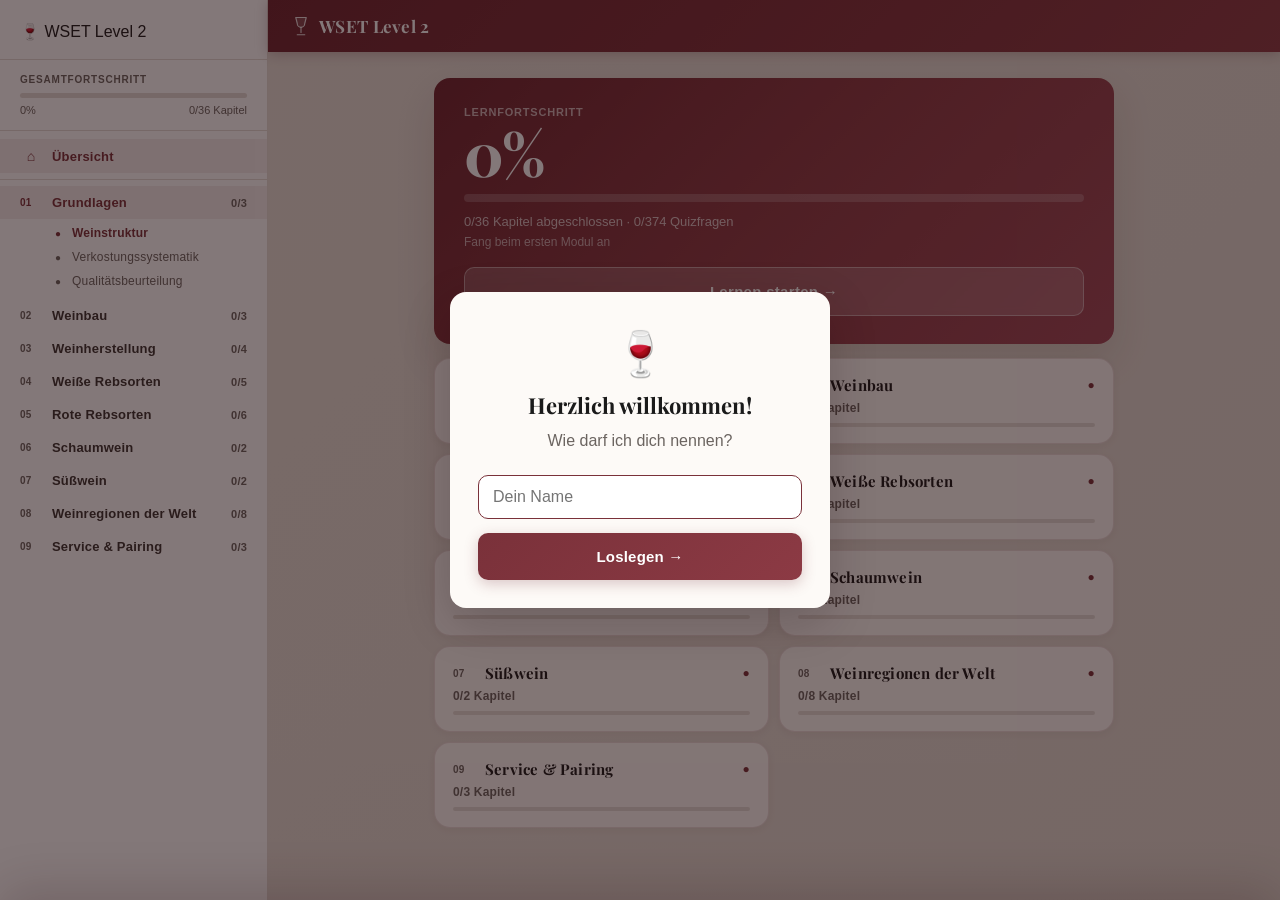
==== commit 6ce52ae7: "Add files via upload content replaced & expanded" ====
--- a/index.html
+++ b/index.html
@@ -63,22 +63,52 @@
   <!-- 2. Content-Registry -->
   <script src="content-registry.js"></script>
 
-  <!-- 3. Kapitel-Inhalte -->
+  <!-- 3. Kapitel-Inhalte (36 Kapitel) -->
+  <!-- 01 Grundlagen -->
   <script src="content/weinstruktur.js"></script>
-  <script src="content/weinbau.js"></script>
-  <script src="content/weinbereitung.js"></script>
-  <script src="content/weisse_rebsorten_1.js"></script>
-  <script src="content/weisse_rebsorten_2.js"></script>
-  <script src="content/rote_rebsorten_1.js"></script>
-  <script src="content/rote_rebsorten_2.js"></script>
-  <script src="content/schaumwein.js"></script>
-  <script src="content/suesswein.js"></script>
+  <script src="content/verkostungssystematik.js"></script>
+  <script src="content/qualitaetsbeurteilung.js"></script>
+  <!-- 02 Weinbau -->
+  <script src="content/klima_und_standort.js"></script>
+  <script src="content/lese.js"></script>
+  <script src="content/weinberg_management.js"></script>
+  <!-- 03 Weinherstellung -->
+  <script src="content/weinbereitung_weisswein.js"></script>
+  <script src="content/weinbereitung_rotwein.js"></script>
+  <script src="content/weinbereitung_rose.js"></script>
+  <script src="content/reifung_und_ausbau.js"></script>
+  <!-- 04 Weiße Rebsorten -->
+  <script src="content/chardonnay.js"></script>
+  <script src="content/sauvignon_blanc.js"></script>
+  <script src="content/riesling.js"></script>
+  <script src="content/pinot_grigio_pinot_gris.js"></script>
+  <script src="content/weitere_weissweine.js"></script>
+  <!-- 05 Rote Rebsorten -->
+  <script src="content/cabernet_sauvignon.js"></script>
+  <script src="content/merlot.js"></script>
+  <script src="content/pinot_noir.js"></script>
+  <script src="content/syrah.js"></script>
+  <script src="content/rotweine_mediterran.js"></script>
+  <script src="content/rotweine_international.js"></script>
+  <!-- 06 Schaumwein -->
+  <script src="content/schaumwein_grundlagen.js"></script>
+  <script src="content/herstellungsverfahren_schaumwein.js"></script>
+  <!-- 07 Süßwein -->
+  <script src="content/suesswein_grundlagen.js"></script>
+  <script src="content/herstellungsverfahren_suesswein.js"></script>
+  <!-- 08 Weinregionen -->
   <script src="content/frankreich.js"></script>
   <script src="content/da_at_hu.js"></script>
   <script src="content/spanien_portugal.js"></script>
   <script src="content/italien.js"></script>
-  <script src="content/neue_welt.js"></script>
-  <script src="content/lagerung_service_pairing.js"></script>
+  <script src="content/usa.js"></script>
+  <script src="content/suedamerika.js"></script>
+  <script src="content/australien_neuseeland.js"></script>
+  <script src="content/suedafrika.js"></script>
+  <!-- 09 Service & Pairing -->
+  <script src="content/lagerung.js"></script>
+  <script src="content/service.js"></script>
+  <script src="content/food_pairing.js"></script>
 
   <!-- 4. App-Logik -->
   <script src="app.js"></script>
--- a/styles.css
+++ b/styles.css
@@ -770,6 +770,238 @@
   color: var(--muted);
 }
 
+.result-retry-hint {
+  font-size: 13px;
+  color: var(--muted);
+  margin-top: 10px;
+  font-style: italic;
+}
+
+/* ============================================================
+   Dashboard-Greeting
+   ============================================================ */
+
+.dashboard-greeting {
+  font-size: 15px;
+  color: var(--ink);
+  line-height: 1.6;
+  margin-bottom: 8px;
+  padding: 0 2px;
+}
+
+.name-edit-btn {
+  display: inline-block;
+  background: none;
+  border: none;
+  color: var(--muted);
+  font-size: 11px;
+  padding: 0 2px 0 3px;
+  cursor: pointer;
+  line-height: 1;
+  box-shadow: none;
+  min-width: 0;
+  vertical-align: middle;
+  position: relative;
+  top: -1px;
+}
+.name-edit-btn:hover { color: var(--wine); }
+
+/* ============================================================
+   Name-Modal
+   ============================================================ */
+
+.modal-overlay {
+  position: fixed;
+  inset: 0;
+  background: rgba(30, 10, 12, 0.55);
+  display: flex;
+  align-items: center;
+  justify-content: center;
+  z-index: 300;
+  padding: 24px;
+  opacity: 0;
+  transition: opacity 0.3s ease;
+}
+.modal-overlay.visible { opacity: 1; }
+
+.modal-card {
+  background: var(--card);
+  border-radius: var(--radius);
+  box-shadow: 0 16px 48px rgba(30,10,12,0.2);
+  padding: 36px 28px 28px;
+  max-width: 380px;
+  width: 100%;
+  text-align: center;
+  transform: translateY(12px);
+  transition: transform 0.3s ease;
+}
+.modal-overlay.visible .modal-card { transform: translateY(0); }
+
+.modal-icon { font-size: 44px; margin-bottom: 12px; }
+.modal-card h2 { font-family: var(--serif); margin-bottom: 8px; }
+.modal-card p  { color: var(--muted); margin-bottom: 20px; }
+
+.name-input {
+  width: 100%;
+  padding: 12px 14px;
+  border: 1.5px solid var(--line);
+  border-radius: 10px;
+  font-size: 16px;
+  font-family: var(--sans);
+  color: var(--ink);
+  background: #fff;
+  margin-bottom: 14px;
+  box-sizing: border-box;
+  transition: border-color 0.2s;
+}
+.name-input:focus {
+  outline: none;
+  border-color: var(--wine);
+}
+.name-input.shake {
+  animation: shake 0.4s ease;
+  border-color: #c0392b;
+}
+
+@keyframes shake {
+  0%, 100% { transform: translateX(0); }
+  20%       { transform: translateX(-6px); }
+  40%       { transform: translateX(6px); }
+  60%       { transform: translateX(-4px); }
+  80%       { transform: translateX(4px); }
+}
+
+/* ============================================================
+   Update-Toast
+   ============================================================ */
+
+.update-toast {
+  position: fixed;
+  bottom: calc(env(safe-area-inset-bottom) + 72px);
+  left: 50%;
+  transform: translateX(-50%) translateY(20px);
+  background: var(--ink);
+  color: #fff;
+  border-radius: 24px;
+  padding: 10px 16px 10px 20px;
+  display: flex;
+  align-items: center;
+  gap: 12px;
+  font-size: 14px;
+  font-weight: 500;
+  box-shadow: 0 6px 24px rgba(0,0,0,0.25);
+  z-index: 400;
+  opacity: 0;
+  transition: opacity 0.3s ease, transform 0.3s ease;
+  white-space: nowrap;
+}
+.update-toast.visible {
+  opacity: 1;
+  transform: translateX(-50%) translateY(0);
+}
+.update-toast button {
+  background: var(--wine);
+  color: #fff;
+  border: none;
+  border-radius: 16px;
+  padding: 6px 14px;
+  font-size: 13px;
+  font-weight: 600;
+  cursor: pointer;
+  box-shadow: none;
+  min-width: 0;
+}
+
+/* ============================================================
+   Install-Banner
+   ============================================================ */
+
+.install-banner {
+  position: fixed;
+  bottom: calc(env(safe-area-inset-bottom) + 60px);
+  left: 12px;
+  right: 12px;
+  background: #fff;
+  border: 1.5px solid rgba(100,40,48,0.12);
+  border-radius: 14px;
+  box-shadow: 0 6px 24px rgba(30,10,12,0.12);
+  padding: 14px 16px;
+  display: flex;
+  align-items: center;
+  gap: 12px;
+  z-index: 200;
+  opacity: 0;
+  transform: translateY(16px);
+  transition: opacity 0.3s ease, transform 0.3s ease;
+}
+.install-banner.visible {
+  opacity: 1;
+  transform: translateY(0);
+}
+
+.install-banner-text {
+  flex: 1;
+  display: flex;
+  flex-direction: column;
+  gap: 2px;
+  font-size: 13px;
+  color: var(--ink);
+  min-width: 0;
+}
+.install-banner-text strong { font-size: 14px; }
+
+.install-banner-actions {
+  display: flex;
+  flex-direction: column;
+  gap: 6px;
+  flex-shrink: 0;
+}
+
+.install-btn-primary {
+  background: linear-gradient(135deg, var(--wine) 0%, var(--wine-mid) 100%);
+  color: #fff;
+  border: none;
+  border-radius: 16px;
+  padding: 7px 16px;
+  font-size: 13px;
+  font-weight: 600;
+  cursor: pointer;
+  box-shadow: none;
+  white-space: nowrap;
+  min-width: 0;
+}
+
+.install-banner-close {
+  background: none;
+  border: none;
+  color: var(--muted);
+  font-size: 13px;
+  padding: 4px 6px;
+  cursor: pointer;
+  box-shadow: none;
+  text-align: center;
+  min-width: 0;
+}
+.install-banner-close:hover { color: var(--ink); }
+
+.share-icon {
+  display: inline-block;
+  font-style: normal;
+  font-size: 12px;
+}
+
+@media (min-width: 768px) {
+  .install-banner {
+    bottom: 24px;
+    left: auto;
+    right: 24px;
+    max-width: 380px;
+  }
+  .update-toast {
+    bottom: 32px;
+  }
+}
+
 /* ============================================================
    Responsive
    ============================================================ */
